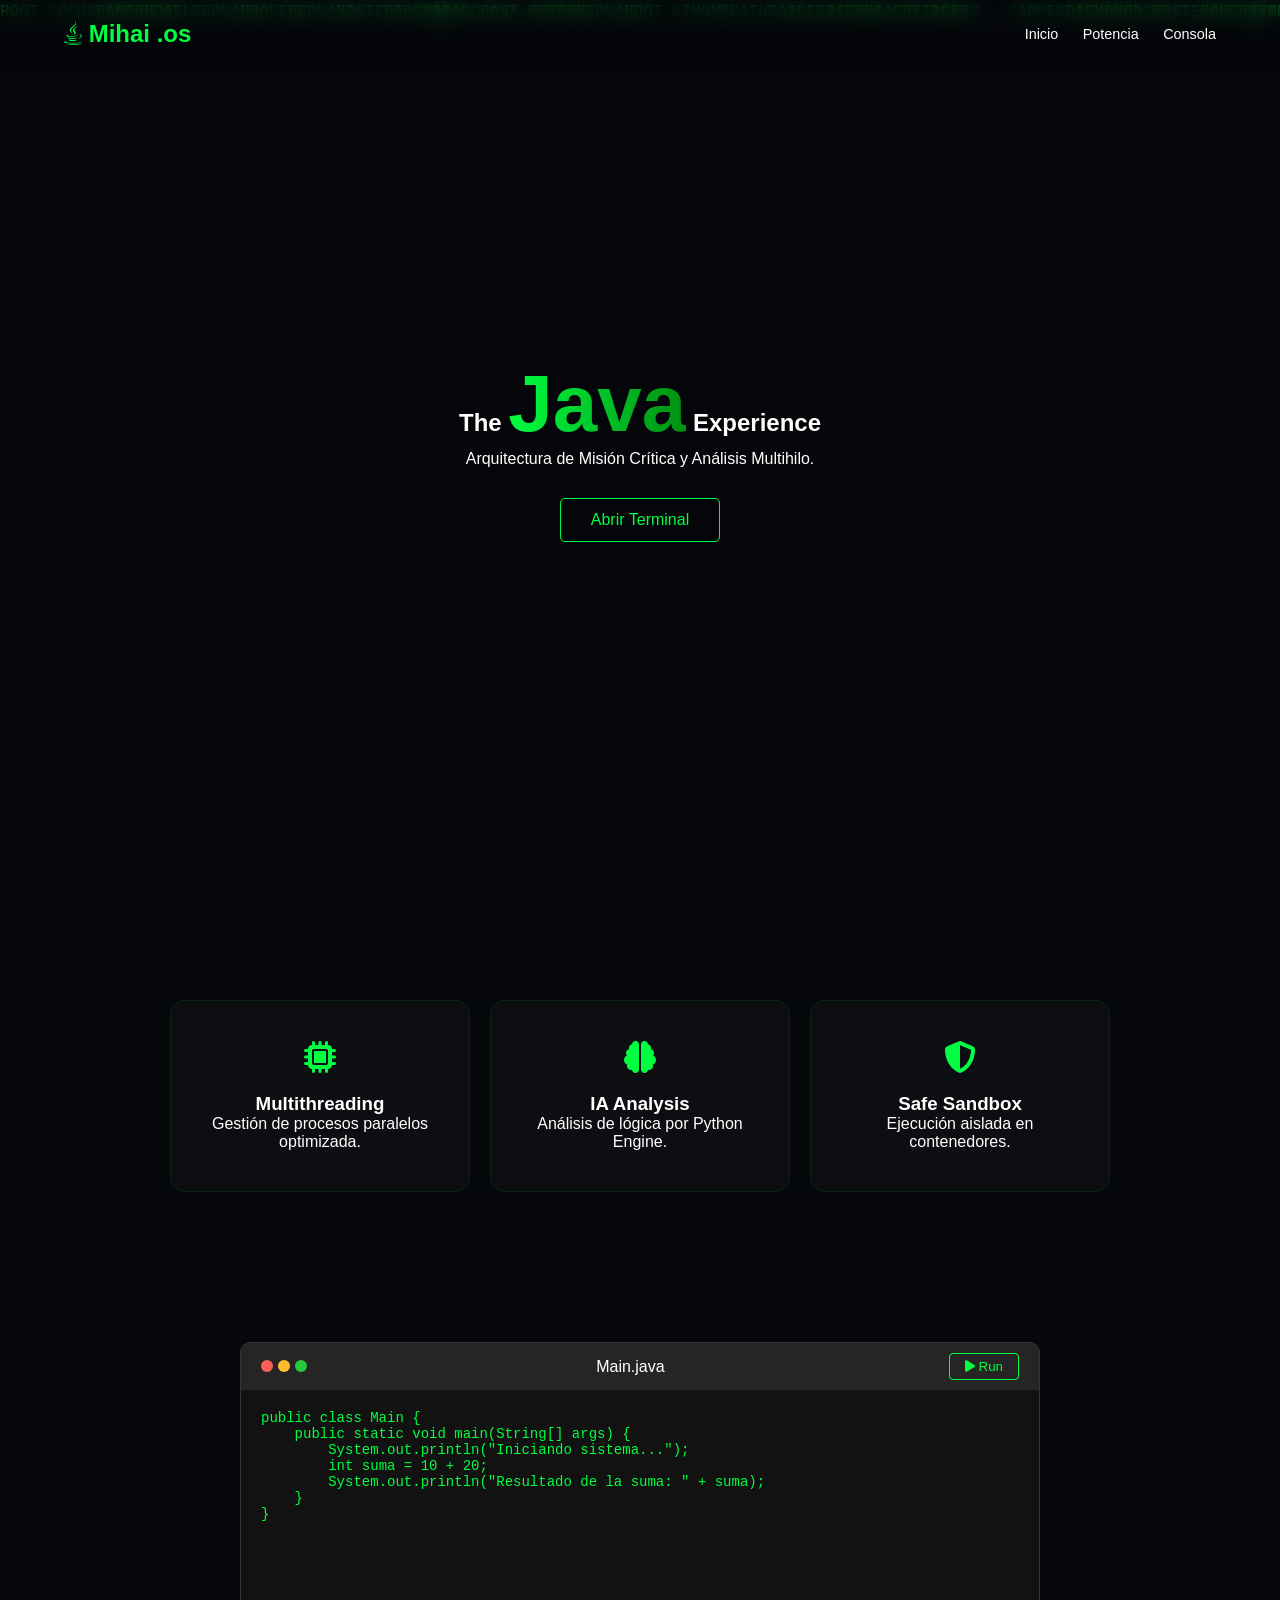
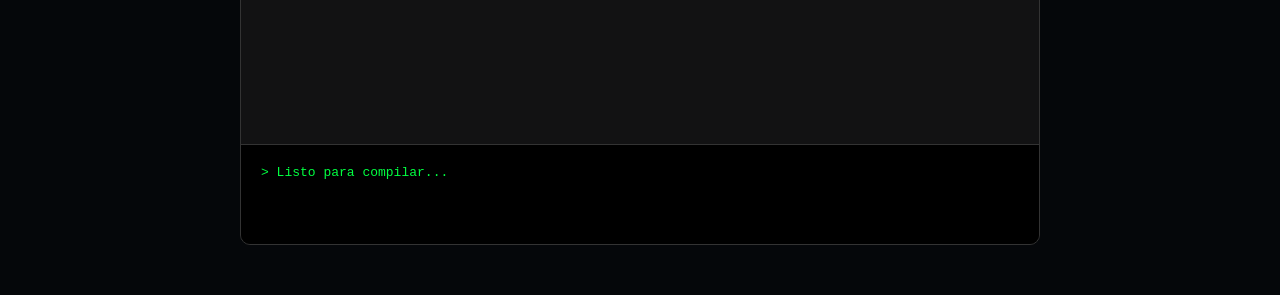
==== index.html @ f05668a3 "Update index.html" ====
<!DOCTYPE html>
<html lang="es">
<head>
    <meta charset="UTF-8">
    <meta name="viewport" content="width=device-width, initial-scale=1.0">
    <title>Mihai</title>
    <link rel="stylesheet" href="https://cdnjs.cloudflare.com/ajax/libs/font-awesome/6.4.0/css/all.min.css">
    <link href="https://unpkg.com/aos@2.3.1/dist/aos.css" rel="stylesheet">
    <link rel="stylesheet" href="style.css">
</head>
<body>
    <nav class="glass-nav">
        <div class="logo"><i class="fab fa-java"></i> Mihai <span>.os</span></div>
        <div class="nav-links">
            <a href="#hero">Inicio</a>
            <a href="#features">Potencia</a>
            <a href="#playground">Consola</a>
        </div>
    </nav>

    <section id="hero" class="hero">
        <div class="hero-content" data-aos="zoom-in">
            <h1>The <span class="gradient-text">Java</span> Experience</h1>
            <p>Arquitectura de Misión Crítica y Análisis Multihilo.</p>
            <a href="#playground" class="main-btn">Abrir Terminal</a>
        </div>
    </section>

    <section id="features" class="features">
        <div class="card" data-aos="fade-up">
            <i class="fas fa-microchip"></i>
            <h3>Multithreading</h3>
            <p>Gestión de procesos paralelos optimizada.</p>
        </div>
        <div class="card" data-aos="fade-up" data-aos-delay="100">
            <i class="fas fa-brain"></i>
            <h3>IA Analysis</h3>
            <p>Análisis de lógica por Python Engine.</p>
        </div>
        <div class="card" data-aos="fade-up" data-aos-delay="200">
            <i class="fas fa-shield-halved"></i>
            <h3>Safe Sandbox</h3>
            <p>Ejecución aislada en contenedores.</p>
        </div>
    </section>

    <section id="playground" class="playground">
        <div class="terminal-window" data-aos="fade-up">
            <div class="terminal-header">
                <div class="dots"><span></span><span></span><span></span></div>
                <span class="title">Main.java</span>
                <button id="runBtn"><i class="fas fa-play"></i> Run</button>
            </div>
            <textarea id="editor" spellcheck="false">public class Main {
    public static void main(String[] args) {
        System.out.println("Iniciando sistema...");
        int suma = 10 + 20;
        System.out.println("Resultado de la suma: " + suma);
    }
}</textarea>
            <div id="output" class="output">> Listo para compilar...</div>
        </div>
    </section>

    <script src="https://unpkg.com/aos@2.3.1/dist/aos.js"></script>
    <script src="script.js"></script>
</body>
</html>
---- style.css ----
:root {
    --bg: #05070a;
    --primary: #00ff41; /* Verde Hacker */
    --accent: #5382a1;
    --glass: rgba(255, 255, 255, 0.03);
}

* { margin: 0; padding: 0; box-sizing: border-box; }

body {
    background-color: var(--bg);
    color: white;
    font-family: 'Segoe UI', Tahoma, Geneva, Verdana, sans-serif;
    overflow-x: hidden;
}

/* Forzar transparencia en todas las secciones para ver el fondo */
section, .hero, .features, .playground {
    background: transparent !important;
}

.glass-nav {
    position: fixed;
    width: 100%;
    padding: 20px 5%;
    display: flex;
    justify-content: space-between;
    align-items: center;
    background: rgba(5, 7, 10, 0.7);
    backdrop-filter: blur(10px);
    z-index: 1000;
}

.logo { font-size: 1.5rem; font-weight: bold; color: var(--primary); }
.nav-links a { color: white; text-decoration: none; margin-left: 20px; font-size: 0.9rem; }

.hero {
    height: 100vh;
    display: flex;
    align-items: center;
    justify-content: center;
    text-align: center;
}

.gradient-text {
    background: linear-gradient(90deg, #00ff41, #008f11);
    -webkit-background-clip: text;
    -webkit-text-fill-color: transparent;
    font-size: 5rem;
}

.main-btn {
    display: inline-block;
    margin-top: 30px;
    padding: 12px 30px;
    border: 1px solid var(--primary);
    color: var(--primary);
    text-decoration: none;
    border-radius: 5px;
    transition: 0.3s;
}

.main-btn:hover { background: var(--primary); color: black; box-shadow: 0 0 20px var(--primary); }

.features {
    display: flex;
    justify-content: center;
    gap: 20px;
    padding: 100px 5%;
    flex-wrap: wrap;
}

.card {
    background: var(--glass);
    border: 1px solid rgba(0, 255, 65, 0.1);
    padding: 40px;
    border-radius: 15px;
    width: 300px;
    text-align: center;
    backdrop-filter: blur(5px);
}

.card i { font-size: 2rem; color: var(--primary); margin-bottom: 20px; }

.terminal-window {
    max-width: 800px;
    margin: 50px auto;
    background: rgba(20, 20, 20, 0.9);
    border-radius: 10px;
    overflow: hidden;
    border: 1px solid #333;
}

.terminal-header {
    background: #252525;
    padding: 10px 20px;
    display: flex;
    justify-content: space-between;
    align-items: center;
}

.dots span {
    height: 12px; width: 12px; border-radius: 50%; display: inline-block; margin-right: 5px;
}
.dots span:nth-child(1) { background: #ff5f56; }
.dots span:nth-child(2) { background: #ffbd2e; }
.dots span:nth-child(3) { background: #27c93f; }

#runBtn {
    background: transparent;
    border: 1px solid var(--primary);
    color: var(--primary);
    padding: 5px 15px;
    cursor: pointer;
    border-radius: 4px;
}

#editor {
    width: 100%;
    height: 350px;
    background: transparent;
    color: #00ff41;
    padding: 20px;
    font-family: 'Courier New', Courier, monospace;
    font-size: 14px;
    border: none;
    outline: none;
    resize: none;
}

.output {
    background: #000;
    padding: 20px;
    font-family: monospace;
    color: #00ff41;
    border-top: 1px solid #333;
    min-height: 100px;
    max-height: 300px;
    overflow-y: auto;
}
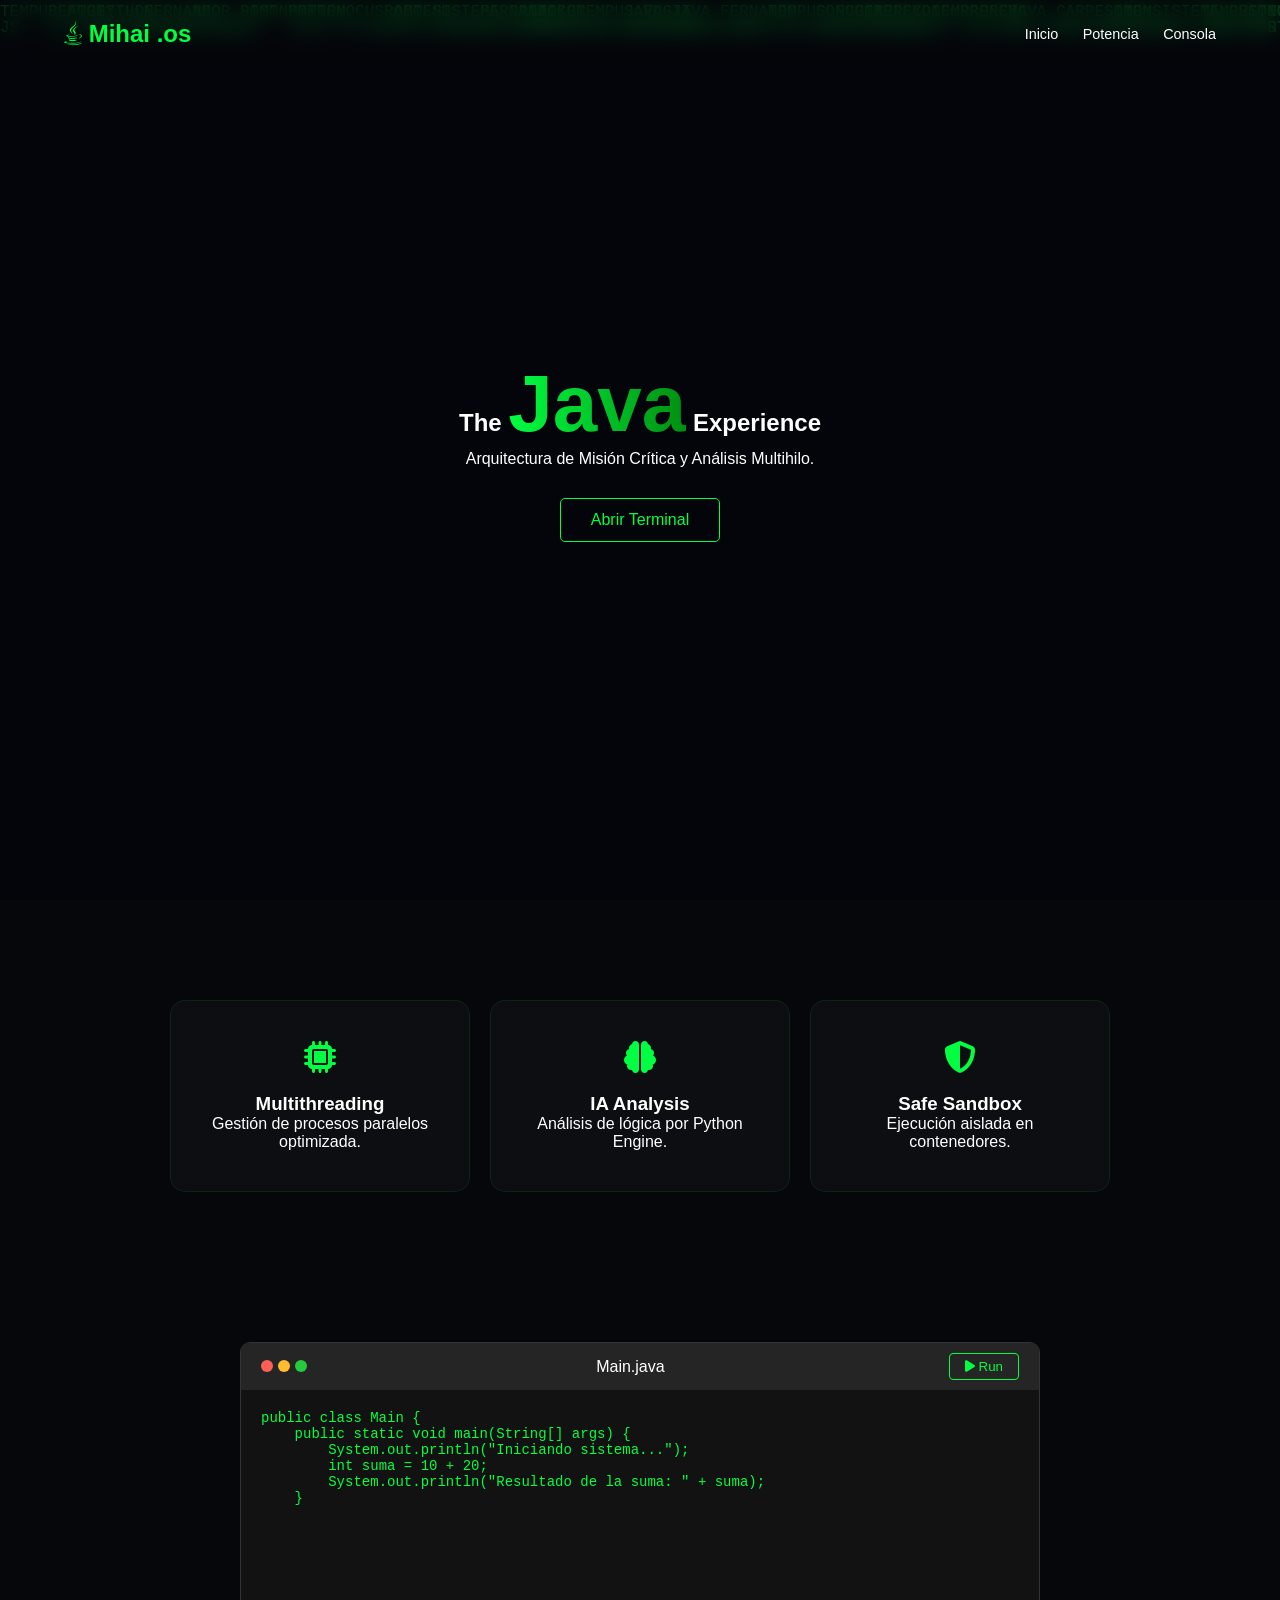
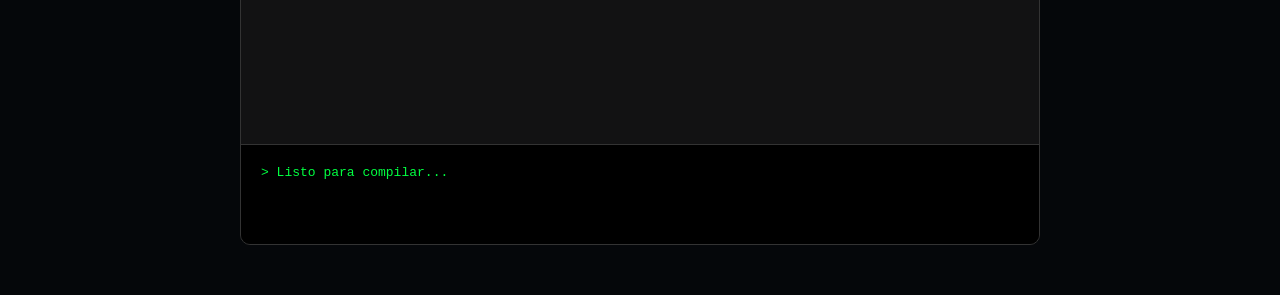
==== commit ae104910: "Update index.html" ====
--- a/index.html
+++ b/index.html
@@ -57,7 +57,7 @@
         int suma = 10 + 20;
         System.out.println("Resultado de la suma: " + suma);
     }
-}</textarea>
+</textarea>
             <div id="output" class="output">> Listo para compilar...</div>
         </div>
     </section>
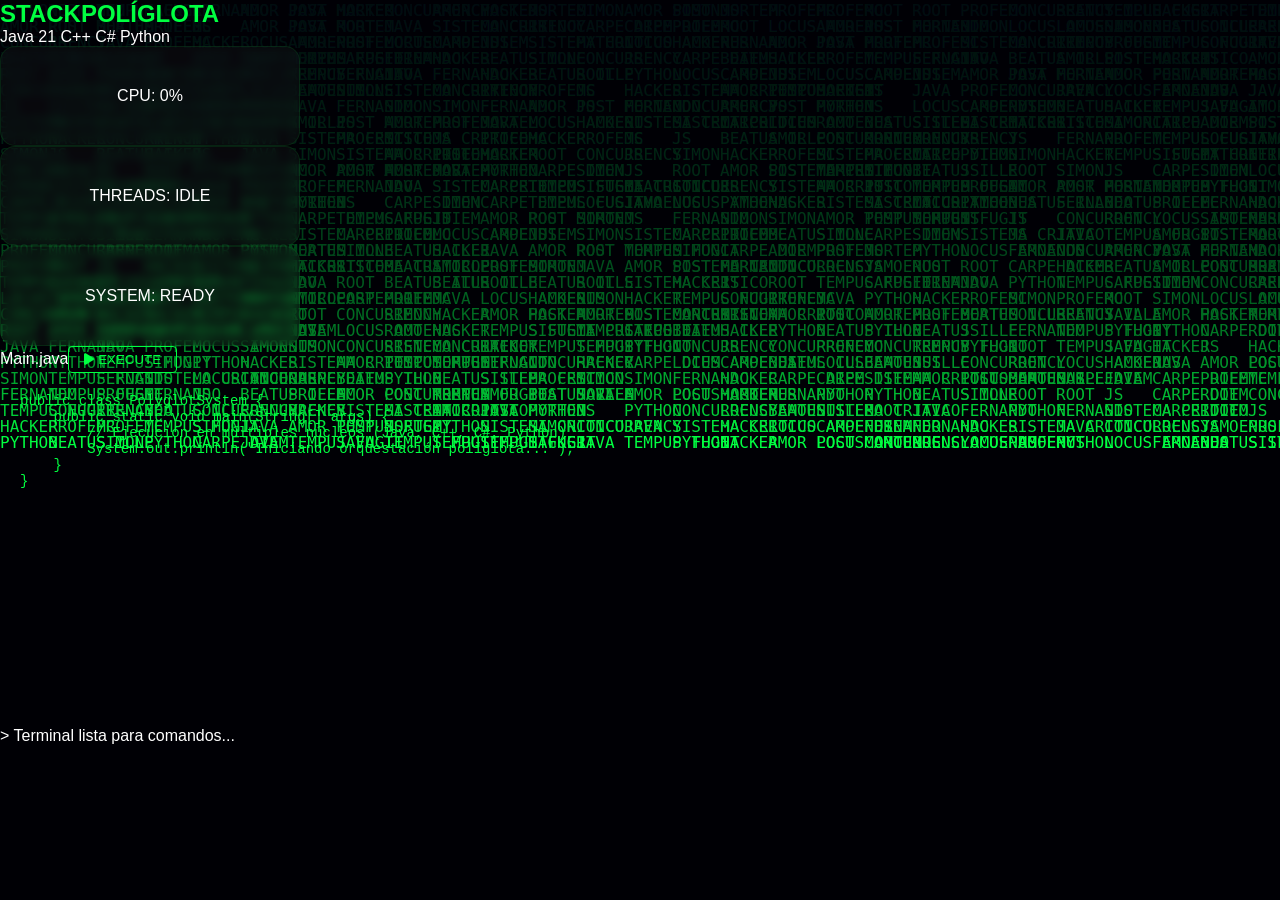
==== commit 9e85229a: "Update index.html" ====
--- a/index.html
+++ b/index.html
@@ -2,66 +2,41 @@
 <html lang="es">
 <head>
     <meta charset="UTF-8">
-    <meta name="viewport" content="width=device-width, initial-scale=1.0">
     <title>Mihai</title>
-    <link rel="stylesheet" href="https://cdnjs.cloudflare.com/ajax/libs/font-awesome/6.4.0/css/all.min.css">
+    <link rel="stylesheet" href="style.css">
     <link href="https://unpkg.com/aos@2.3.1/dist/aos.css" rel="stylesheet">
-    <link rel="stylesheet" href="style.css">
+    <link rel="stylesheet" href="https://cdnjs.cloudflare.com/ajax/libs/font-awesome/6.0.0/css/all.min.css">
 </head>
 <body>
-    <nav class="glass-nav">
-        <div class="logo"><i class="fab fa-java"></i> Mihai <span>.os</span></div>
-        <div class="nav-links">
-            <a href="#hero">Inicio</a>
-            <a href="#features">Potencia</a>
-            <a href="#playground">Consola</a>
+    <div class="app">
+        <header data-aos="fade-down">
+            <div class="logo">STACK<span>POLÍGLOTA</span></div>
+            <div class="badges">
+                <span class="badge java">Java 21</span>
+                <span class="badge cpp">C++</span>
+                <span class="badge cs">C#</span>
+                <span class="badge py">Python</span>
+            </div>
+        </header>
+
+        <div class="metrics" data-aos="fade-up">
+            <div class="card">CPU: <span id="cpuVal">0%</span><div class="bar"><div id="cpuBar"></div></div></div>
+            <div class="card">THREADS: <span id="threadCount">IDLE</span></div>
+            <div class="card">SYSTEM: <span id="status">READY</span></div>
         </div>
-    </nav>
 
-    <section id="hero" class="hero">
-        <div class="hero-content" data-aos="zoom-in">
-            <h1>The <span class="gradient-text">Java</span> Experience</h1>
-            <p>Arquitectura de Misión Crítica y Análisis Multihilo.</p>
-            <a href="#playground" class="main-btn">Abrir Terminal</a>
+        <div class="ide" data-aos="zoom-in">
+            <div class="tabs"><span>Main.java</span><button id="runBtn"><i class="fas fa-play"></i> EXECUTE</button></div>
+            <textarea id="editor">
+public class PolyglotSystem {
+    public static void main(String[] args) {
+        // Ejecución en múltiples núcleos (Java, C++, C#, Python)
+        System.out.println("Iniciando orquestación políglota...");
+    }
+}</textarea>
+            <div id="console" class="console">> Terminal lista para comandos...</div>
         </div>
-    </section>
-
-    <section id="features" class="features">
-        <div class="card" data-aos="fade-up">
-            <i class="fas fa-microchip"></i>
-            <h3>Multithreading</h3>
-            <p>Gestión de procesos paralelos optimizada.</p>
-        </div>
-        <div class="card" data-aos="fade-up" data-aos-delay="100">
-            <i class="fas fa-brain"></i>
-            <h3>IA Analysis</h3>
-            <p>Análisis de lógica por Python Engine.</p>
-        </div>
-        <div class="card" data-aos="fade-up" data-aos-delay="200">
-            <i class="fas fa-shield-halved"></i>
-            <h3>Safe Sandbox</h3>
-            <p>Ejecución aislada en contenedores.</p>
-        </div>
-    </section>
-
-    <section id="playground" class="playground">
-        <div class="terminal-window" data-aos="fade-up">
-            <div class="terminal-header">
-                <div class="dots"><span></span><span></span><span></span></div>
-                <span class="title">Main.java</span>
-                <button id="runBtn"><i class="fas fa-play"></i> Run</button>
-            </div>
-            <textarea id="editor" spellcheck="false">public class Main {
-    public static void main(String[] args) {
-        System.out.println("Iniciando sistema...");
-        int suma = 10 + 20;
-        System.out.println("Resultado de la suma: " + suma);
-    }
-</textarea>
-            <div id="output" class="output">> Listo para compilar...</div>
-        </div>
-    </section>
-
+    </div>
     <script src="https://unpkg.com/aos@2.3.1/dist/aos.js"></script>
     <script src="script.js"></script>
 </body>
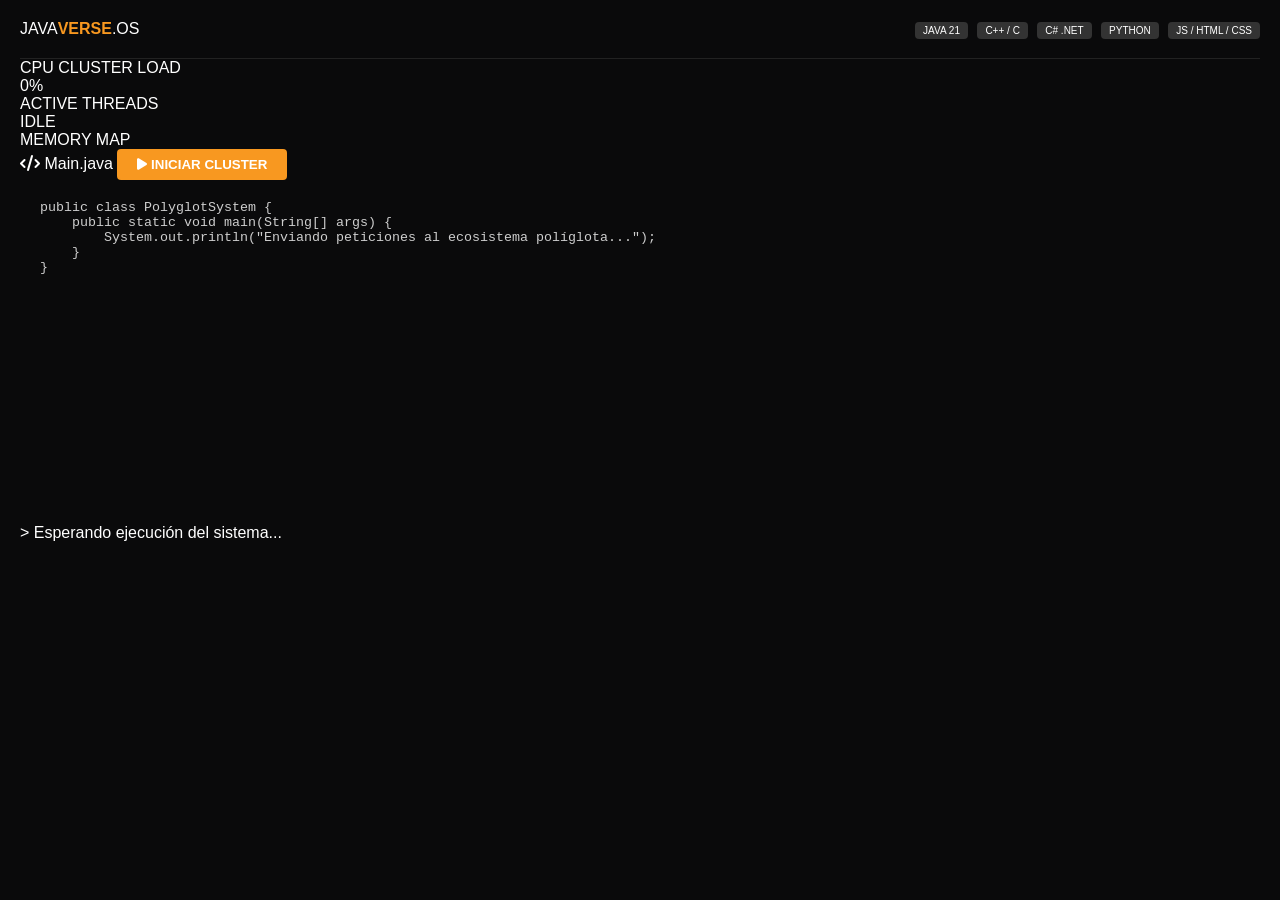
==== commit 35f8faa3: "Update index.html" ====
--- a/index.html
+++ b/index.html
@@ -2,40 +2,53 @@
 <html lang="es">
 <head>
     <meta charset="UTF-8">
-    <title>Mihai</title>
+    <title>JavaVerse OS | Polyglot Architecture</title>
     <link rel="stylesheet" href="style.css">
     <link href="https://unpkg.com/aos@2.3.1/dist/aos.css" rel="stylesheet">
     <link rel="stylesheet" href="https://cdnjs.cloudflare.com/ajax/libs/font-awesome/6.0.0/css/all.min.css">
 </head>
 <body>
-    <div class="app">
+    <div class="app-container">
         <header data-aos="fade-down">
-            <div class="logo">STACK<span>POLÍGLOTA</span></div>
-            <div class="badges">
-                <span class="badge java">Java 21</span>
-                <span class="badge cpp">C++</span>
-                <span class="badge cs">C#</span>
-                <span class="badge py">Python</span>
+            <div class="logo">JAVA<span>VERSE</span>.OS</div>
+            <div class="tech-stack">
+                <span class="badge">JAVA 21</span>
+                <span class="badge">C++ / C</span>
+                <span class="badge">C# .NET</span>
+                <span class="badge">PYTHON</span>
+                <span class="badge">JS / HTML / CSS</span>
             </div>
         </header>
 
-        <div class="metrics" data-aos="fade-up">
-            <div class="card">CPU: <span id="cpuVal">0%</span><div class="bar"><div id="cpuBar"></div></div></div>
-            <div class="card">THREADS: <span id="threadCount">IDLE</span></div>
-            <div class="card">SYSTEM: <span id="status">READY</span></div>
+        <div class="system-monitors" data-aos="fade-up">
+            <div class="monitor-card">
+                <label>CPU CLUSTER LOAD</label>
+                <div class="bar-bg"><div id="cpuBar" class="bar-fill"></div></div>
+                <span id="cpuVal">0%</span>
+            </div>
+            <div class="monitor-card">
+                <label>ACTIVE THREADS</label>
+                <div id="threadCount" class="status-text">IDLE</div>
+            </div>
+            <div class="monitor-card">
+                <label>MEMORY MAP</label>
+                <div id="heapMap" class="memory-grid"></div>
+            </div>
         </div>
 
-        <div class="ide" data-aos="zoom-in">
-            <div class="tabs"><span>Main.java</span><button id="runBtn"><i class="fas fa-play"></i> EXECUTE</button></div>
-            <textarea id="editor">
+        <main class="ide-wrapper" data-aos="zoom-in">
+            <div class="ide-header">
+                <span><i class="fas fa-code"></i> Main.java</span>
+                <button id="runBtn"><i class="fas fa-play"></i> INICIAR CLUSTER</button>
+            </div>
+            <textarea id="editor" spellcheck="false">
 public class PolyglotSystem {
     public static void main(String[] args) {
-        // Ejecución en múltiples núcleos (Java, C++, C#, Python)
-        System.out.println("Iniciando orquestación políglota...");
+        System.out.println("Enviando peticiones al ecosistema políglota...");
     }
 }</textarea>
-            <div id="console" class="console">> Terminal lista para comandos...</div>
-        </div>
+            <div id="console" class="terminal-output">> Esperando ejecución del sistema...</div>
+        </main>
     </div>
     <script src="https://unpkg.com/aos@2.3.1/dist/aos.js"></script>
     <script src="script.js"></script>
--- a/style.css
+++ b/style.css
@@ -1,140 +1,15 @@
-:root {
-    --bg: #05070a;
-    --primary: #00ff41; /* Verde Hacker */
-    --accent: #5382a1;
-    --glass: rgba(255, 255, 255, 0.03);
-}
-
-* { margin: 0; padding: 0; box-sizing: border-box; }
-
-body {
-    background-color: var(--bg);
-    color: white;
-    font-family: 'Segoe UI', Tahoma, Geneva, Verdana, sans-serif;
-    overflow-x: hidden;
-}
-
-/* Forzar transparencia en todas las secciones para ver el fondo */
-section, .hero, .features, .playground {
-    background: transparent !important;
-}
-
-.glass-nav {
-    position: fixed;
-    width: 100%;
-    padding: 20px 5%;
-    display: flex;
-    justify-content: space-between;
-    align-items: center;
-    background: rgba(5, 7, 10, 0.7);
-    backdrop-filter: blur(10px);
-    z-index: 1000;
-}
-
-.logo { font-size: 1.5rem; font-weight: bold; color: var(--primary); }
-.nav-links a { color: white; text-decoration: none; margin-left: 20px; font-size: 0.9rem; }
-
-.hero {
-    height: 100vh;
-    display: flex;
-    align-items: center;
-    justify-content: center;
-    text-align: center;
-}
-
-.gradient-text {
-    background: linear-gradient(90deg, #00ff41, #008f11);
-    -webkit-background-clip: text;
-    -webkit-text-fill-color: transparent;
-    font-size: 5rem;
-}
-
-.main-btn {
-    display: inline-block;
-    margin-top: 30px;
-    padding: 12px 30px;
-    border: 1px solid var(--primary);
-    color: var(--primary);
-    text-decoration: none;
-    border-radius: 5px;
-    transition: 0.3s;
-}
-
-.main-btn:hover { background: var(--primary); color: black; box-shadow: 0 0 20px var(--primary); }
-
-.features {
-    display: flex;
-    justify-content: center;
-    gap: 20px;
-    padding: 100px 5%;
-    flex-wrap: wrap;
-}
-
-.card {
-    background: var(--glass);
-    border: 1px solid rgba(0, 255, 65, 0.1);
-    padding: 40px;
-    border-radius: 15px;
-    width: 300px;
-    text-align: center;
-    backdrop-filter: blur(5px);
-}
-
-.card i { font-size: 2rem; color: var(--primary); margin-bottom: 20px; }
-
-.terminal-window {
-    max-width: 800px;
-    margin: 50px auto;
-    background: rgba(20, 20, 20, 0.9);
-    border-radius: 10px;
-    overflow: hidden;
-    border: 1px solid #333;
-}
-
-.terminal-header {
-    background: #252525;
-    padding: 10px 20px;
-    display: flex;
-    justify-content: space-between;
-    align-items: center;
-}
-
-.dots span {
-    height: 12px; width: 12px; border-radius: 50%; display: inline-block; margin-right: 5px;
-}
-.dots span:nth-child(1) { background: #ff5f56; }
-.dots span:nth-child(2) { background: #ffbd2e; }
-.dots span:nth-child(3) { background: #27c93f; }
-
-#runBtn {
-    background: transparent;
-    border: 1px solid var(--primary);
-    color: var(--primary);
-    padding: 5px 15px;
-    cursor: pointer;
-    border-radius: 4px;
-}
-
-#editor {
-    width: 100%;
-    height: 350px;
-    background: transparent;
-    color: #00ff41;
-    padding: 20px;
-    font-family: 'Courier New', Courier, monospace;
-    font-size: 14px;
-    border: none;
-    outline: none;
-    resize: none;
-}
-
-.output {
-    background: #000;
-    padding: 20px;
-    font-family: monospace;
-    color: #00ff41;
-    border-top: 1px solid #333;
-    min-height: 100px;
-    max-height: 300px;
-    overflow-y: auto;
-}
+:root { --p: #f89820; --bg: #0a0a0b; --card: #151518; }
+body { background: var(--bg); color: #fff; font-family: 'Inter', sans-serif; margin: 0; padding: 20px; }
+.app { max-width: 1200px; margin: auto; }
+header { display: flex; justify-content: space-between; border-bottom: 1px solid #222; padding-bottom: 20px; }
+.logo span { color: var(--p); font-weight: 800; }
+.badge { font-size: 10px; padding: 3px 8px; border-radius: 4px; margin-left: 5px; background: #333; }
+.metrics { display: grid; grid-template-columns: repeat(3, 1fr); gap: 20px; margin: 25px 0; }
+.card { background: var(--card); padding: 15px; border-radius: 8px; border: 1px solid #222; }
+.bar { height: 4px; background: #000; border-radius: 2px; margin-top: 10px; overflow: hidden; }
+#cpuBar { height: 100%; width: 0%; background: var(--p); transition: 0.3s; }
+.ide { background: #1e1e1e; border-radius: 10px; overflow: hidden; border: 1px solid #333; box-shadow: 0 20px 50px rgba(0,0,0,0.5); }
+.tabs { background: #2d2d2d; padding: 10px 20px; display: flex; justify-content: space-between; align-items: center; }
+textarea { width: 100%; height: 300px; background: transparent; color: #cecece; border: none; padding: 20px; font-family: 'Fira Code', monospace; resize: none; outline: none; }
+.console { background: #000; height: 180px; padding: 15px; color: #0f6; font-family: monospace; overflow-y: auto; border-top: 2px solid #333; }
+#runBtn { background: var(--p); border: none; padding: 8px 20px; border-radius: 4px; color: #fff; font-weight: bold; cursor: pointer; }
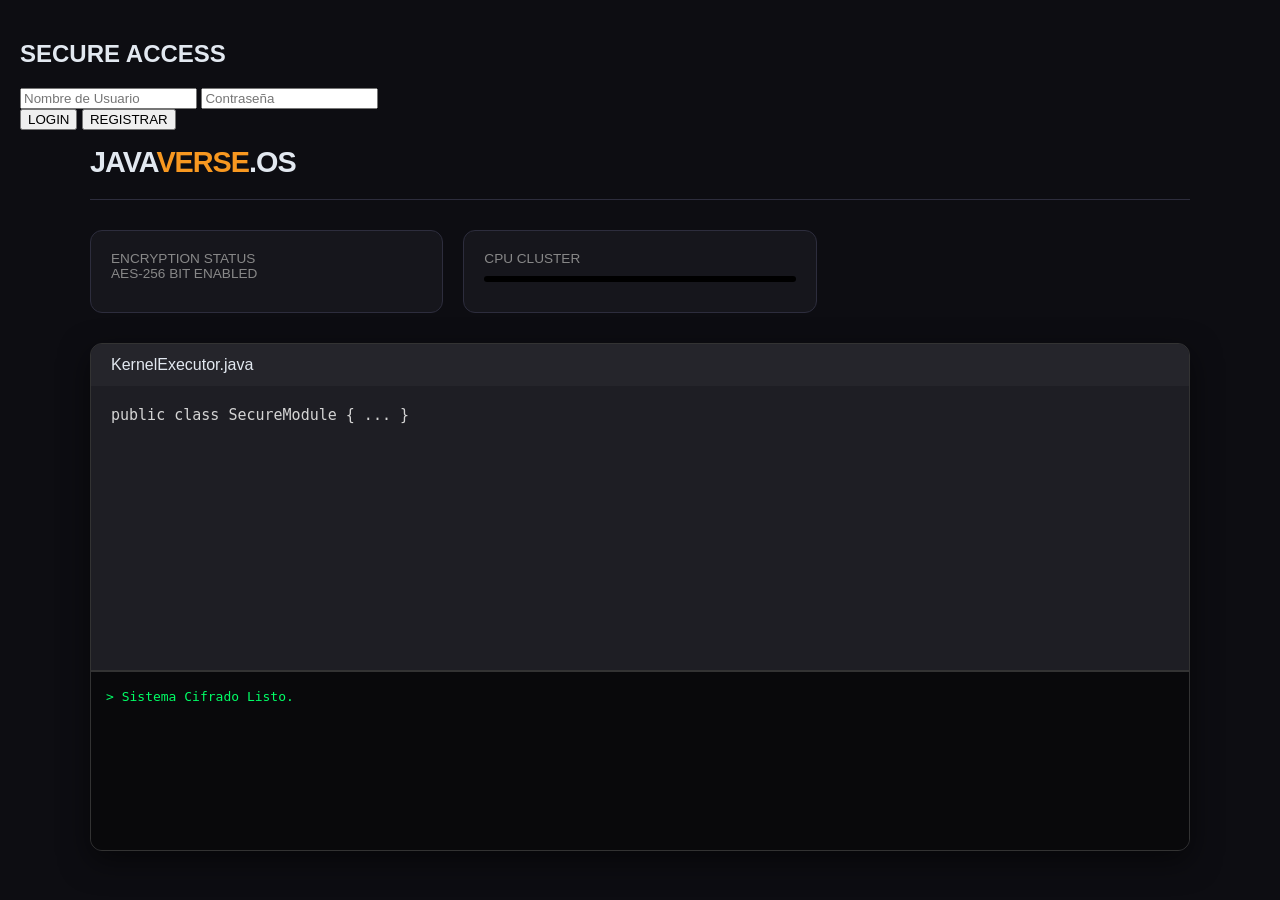
==== commit 1b175053: "Update index.html" ====
--- a/index.html
+++ b/index.html
@@ -2,54 +2,48 @@
 <html lang="es">
 <head>
     <meta charset="UTF-8">
-    <title>JavaVerse OS | Polyglot Architecture</title>
+    <title>Mihai Development</title>
     <link rel="stylesheet" href="style.css">
     <link href="https://unpkg.com/aos@2.3.1/dist/aos.css" rel="stylesheet">
-    <link rel="stylesheet" href="https://cdnjs.cloudflare.com/ajax/libs/font-awesome/6.0.0/css/all.min.css">
 </head>
 <body>
-    <div class="app-container">
-        <header data-aos="fade-down">
+    <div id="authOverlay" class="glass-overlay">
+        <div class="auth-card" data-aos="zoom-in">
+            <h2><i class="fas fa-lock"></i> SECURE ACCESS</h2>
+            <input type="text" id="username" placeholder="Nombre de Usuario">
+            <input type="password" id="password" placeholder="Contraseña">
+            <div class="auth-buttons">
+                <button onclick="login()" class="btn-primary">LOGIN</button>
+                <button onclick="register()" class="btn-secondary">REGISTRAR</button>
+            </div>
+            <p id="authMsg"></p>
+        </div>
+    </div>
+
+    <div id="mainApp" class="app-container blur">
+        <header>
             <div class="logo">JAVA<span>VERSE</span>.OS</div>
-            <div class="tech-stack">
-                <span class="badge">JAVA 21</span>
-                <span class="badge">C++ / C</span>
-                <span class="badge">C# .NET</span>
-                <span class="badge">PYTHON</span>
-                <span class="badge">JS / HTML / CSS</span>
+            <div id="userInfo" class="user-tag"></div>
+        </header>
+        
+        <div class="system-monitors">
+            <div class="monitor-card glass">
+                <label>ENCRYPTION STATUS</label>
+                <div class="status-active">AES-256 BIT ENABLED</div>
             </div>
-        </header>
-
-        <div class="system-monitors" data-aos="fade-up">
-            <div class="monitor-card">
-                <label>CPU CLUSTER LOAD</label>
+            <div class="monitor-card glass">
+                <label>CPU CLUSTER</label>
                 <div class="bar-bg"><div id="cpuBar" class="bar-fill"></div></div>
-                <span id="cpuVal">0%</span>
-            </div>
-            <div class="monitor-card">
-                <label>ACTIVE THREADS</label>
-                <div id="threadCount" class="status-text">IDLE</div>
-            </div>
-            <div class="monitor-card">
-                <label>MEMORY MAP</label>
-                <div id="heapMap" class="memory-grid"></div>
             </div>
         </div>
 
-        <main class="ide-wrapper" data-aos="zoom-in">
-            <div class="ide-header">
-                <span><i class="fas fa-code"></i> Main.java</span>
-                <button id="runBtn"><i class="fas fa-play"></i> INICIAR CLUSTER</button>
-            </div>
-            <textarea id="editor" spellcheck="false">
-public class PolyglotSystem {
-    public static void main(String[] args) {
-        System.out.println("Enviando peticiones al ecosistema políglota...");
-    }
-}</textarea>
-            <div id="console" class="terminal-output">> Esperando ejecución del sistema...</div>
+        <main class="ide-wrapper glass">
+            <div class="ide-header"><span>KernelExecutor.java</span></div>
+            <textarea id="editor">public class SecureModule { ... }</textarea>
+            <div id="console" class="terminal-output">> Sistema Cifrado Listo.</div>
         </main>
     </div>
+
     <script src="https://unpkg.com/aos@2.3.1/dist/aos.js"></script>
     <script src="script.js"></script>
 </body>
--- a/style.css
+++ b/style.css
@@ -1,15 +1,22 @@
-:root { --p: #f89820; --bg: #0a0a0b; --card: #151518; }
-body { background: var(--bg); color: #fff; font-family: 'Inter', sans-serif; margin: 0; padding: 20px; }
-.app { max-width: 1200px; margin: auto; }
-header { display: flex; justify-content: space-between; border-bottom: 1px solid #222; padding-bottom: 20px; }
-.logo span { color: var(--p); font-weight: 800; }
-.badge { font-size: 10px; padding: 3px 8px; border-radius: 4px; margin-left: 5px; background: #333; }
-.metrics { display: grid; grid-template-columns: repeat(3, 1fr); gap: 20px; margin: 25px 0; }
-.card { background: var(--card); padding: 15px; border-radius: 8px; border: 1px solid #222; }
-.bar { height: 4px; background: #000; border-radius: 2px; margin-top: 10px; overflow: hidden; }
-#cpuBar { height: 100%; width: 0%; background: var(--p); transition: 0.3s; }
-.ide { background: #1e1e1e; border-radius: 10px; overflow: hidden; border: 1px solid #333; box-shadow: 0 20px 50px rgba(0,0,0,0.5); }
-.tabs { background: #2d2d2d; padding: 10px 20px; display: flex; justify-content: space-between; align-items: center; }
-textarea { width: 100%; height: 300px; background: transparent; color: #cecece; border: none; padding: 20px; font-family: 'Fira Code', monospace; resize: none; outline: none; }
-.console { background: #000; height: 180px; padding: 15px; color: #0f6; font-family: monospace; overflow-y: auto; border-top: 2px solid #333; }
-#runBtn { background: var(--p); border: none; padding: 8px 20px; border-radius: 4px; color: #fff; font-weight: bold; cursor: pointer; }
+:root { --accent: #f89820; --bg: #0d0d12; --panel: #16161c; }
+body { background: var(--bg); color: #e2e8f0; font-family: 'Inter', sans-serif; margin: 0; padding: 20px; }
+.app-container { max-width: 1100px; margin: 0 auto; }
+header { display: flex; justify-content: space-between; align-items: center; border-bottom: 1px solid #2d2d3d; padding-bottom: 20px; margin-bottom: 30px; }
+.logo { font-size: 1.8rem; font-weight: 900; letter-spacing: -1px; }
+.logo span { color: var(--accent); }
+.badge { background: #222; padding: 4px 10px; border-radius: 4px; font-size: 0.75rem; color: var(--accent); margin-left: 5px; border: 1px solid #333; }
+
+.system-monitors { display: grid; grid-template-columns: repeat(3, 1fr); gap: 20px; margin-bottom: 30px; }
+.monitor-card { background: var(--panel); padding: 20px; border-radius: 12px; border: 1px solid #2d2d3d; font-size: 0.85rem; color: #888; }
+.bar-bg { background: #000; height: 6px; border-radius: 3px; margin: 10px 0; overflow: hidden; }
+.bar-fill { height: 100%; width: 0%; background: var(--accent); transition: 0.3s; }
+.status-text { font-size: 1.2rem; color: #fff; margin-top: 10px; font-weight: bold; }
+.memory-grid { display: grid; grid-template-columns: repeat(10, 1fr); gap: 3px; margin-top: 10px; }
+.mem-node { height: 8px; background: #222; border-radius: 2px; }
+
+.ide-wrapper { background: #1e1e24; border-radius: 12px; overflow: hidden; border: 1px solid #333; box-shadow: 0 10px 30px rgba(0,0,0,0.5); }
+.ide-header { background: #25252b; padding: 12px 20px; display: flex; justify-content: space-between; align-items: center; }
+textarea { width: 100%; height: 280px; background: transparent; color: #d4d4d4; border: none; padding: 20px; font-family: 'Consolas', monospace; font-size: 15px; outline: none; resize: none; box-sizing: border-box; }
+.terminal-output { background: #09090b; height: 180px; padding: 15px; color: #00ff66; font-family: monospace; overflow-y: auto; border-top: 2px solid #333; line-height: 1.5; box-sizing: border-box; }
+#runBtn { background: var(--accent); color: #000; border: none; padding: 8px 20px; border-radius: 6px; font-weight: bold; cursor: pointer; transition: 0.2s; }
+#runBtn:hover { transform: translateY(-2px); box-shadow: 0 4px 12px rgba(248, 152, 32, 0.3); }
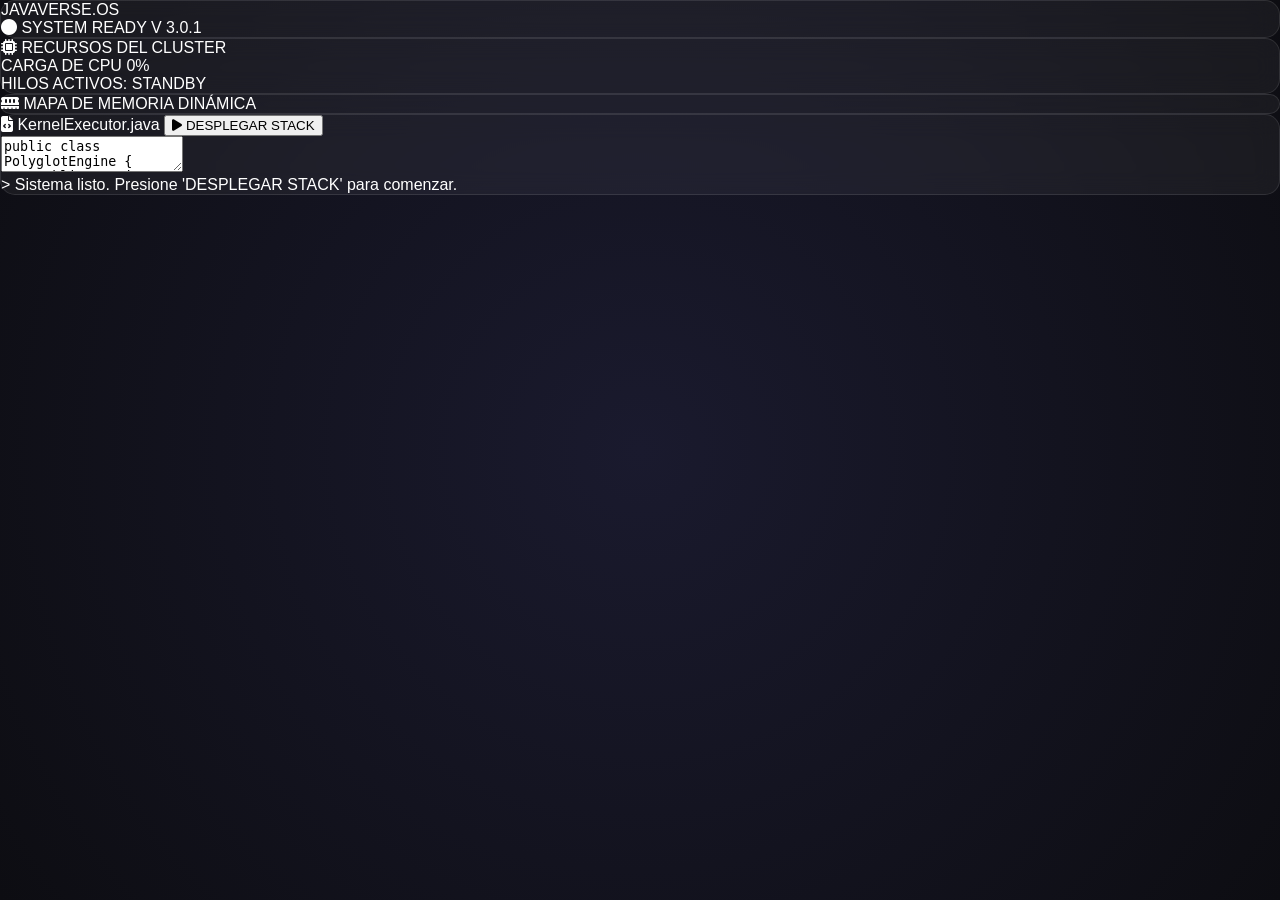
==== commit 3d24260c: "Update index.html" ====
--- a/index.html
+++ b/index.html
@@ -2,45 +2,57 @@
 <html lang="es">
 <head>
     <meta charset="UTF-8">
-    <title>Mihai Development</title>
+    <meta name="viewport" content="width=device-width, initial-scale=1.0">
+    <title>JavaVerse OS | Polyglot Dashboard</title>
     <link rel="stylesheet" href="style.css">
     <link href="https://unpkg.com/aos@2.3.1/dist/aos.css" rel="stylesheet">
+    <link rel="stylesheet" href="https://cdnjs.cloudflare.com/ajax/libs/font-awesome/6.4.0/css/all.min.css">
 </head>
 <body>
-    <div id="authOverlay" class="glass-overlay">
-        <div class="auth-card" data-aos="zoom-in">
-            <h2><i class="fas fa-lock"></i> SECURE ACCESS</h2>
-            <input type="text" id="username" placeholder="Nombre de Usuario">
-            <input type="password" id="password" placeholder="Contraseña">
-            <div class="auth-buttons">
-                <button onclick="login()" class="btn-primary">LOGIN</button>
-                <button onclick="register()" class="btn-secondary">REGISTRAR</button>
+    <div class="app-container">
+        <header class="glass" data-aos="fade-down">
+            <div class="logo">JAVA<span>VERSE</span>.OS</div>
+            <div class="system-status">
+                <span class="badge"><i class="fas fa-circle"></i> SYSTEM READY</span>
+                <span class="badge">V 3.0.1</span>
             </div>
-            <p id="authMsg"></p>
-        </div>
-    </div>
+        </header>
 
-    <div id="mainApp" class="app-container blur">
-        <header>
-            <div class="logo">JAVA<span>VERSE</span>.OS</div>
-            <div id="userInfo" class="user-tag"></div>
-        </header>
-        
-        <div class="system-monitors">
-            <div class="monitor-card glass">
-                <label>ENCRYPTION STATUS</label>
-                <div class="status-active">AES-256 BIT ENABLED</div>
+        <section class="grid-layout">
+            <div class="panel glass" data-aos="fade-right">
+                <label><i class="fas fa-microchip"></i> RECURSOS DEL CLUSTER</label>
+                <div class="stat-item">
+                    <div class="stat-info">
+                        <span>CARGA DE CPU</span>
+                        <span id="cpuVal">0%</span>
+                    </div>
+                    <div class="progress-bg"><div id="cpuBar" class="progress-fill"></div></div>
+                </div>
+                <div class="stat-item">
+                    <span>HILOS ACTIVOS:</span>
+                    <span id="threadStatus" class="value">STANDBY</span>
+                </div>
             </div>
-            <div class="monitor-card glass">
-                <label>CPU CLUSTER</label>
-                <div class="bar-bg"><div id="cpuBar" class="bar-fill"></div></div>
+
+            <div class="panel glass" data-aos="fade-left">
+                <label><i class="fas fa-memory"></i> MAPA DE MEMORIA DINÁMICA</label>
+                <div id="heapMap" class="memory-blocks"></div>
             </div>
-        </div>
+        </section>
 
-        <main class="ide-wrapper glass">
-            <div class="ide-header"><span>KernelExecutor.java</span></div>
-            <textarea id="editor">public class SecureModule { ... }</textarea>
-            <div id="console" class="terminal-output">> Sistema Cifrado Listo.</div>
+        <main class="terminal-box glass" data-aos="fade-up">
+            <div class="terminal-nav">
+                <span><i class="fas fa-file-code"></i> KernelExecutor.java</span>
+                <button id="runBtn" class="run-cmd"><i class="fas fa-play"></i> DESPLEGAR STACK</button>
+            </div>
+            <textarea id="editor" spellcheck="false">
+public class PolyglotEngine {
+    public static void main(String[] args) {
+        // Orquestando: Java, C++, C, C#, Python
+        System.out.println("Iniciando despliegue de microservicios...");
+    }
+}</textarea>
+            <div id="console" class="output-log">> Sistema listo. Presione 'DESPLEGAR STACK' para comenzar.</div>
         </main>
     </div>
 
--- a/style.css
+++ b/style.css
@@ -1,22 +1,13 @@
-:root { --accent: #f89820; --bg: #0d0d12; --panel: #16161c; }
-body { background: var(--bg); color: #e2e8f0; font-family: 'Inter', sans-serif; margin: 0; padding: 20px; }
-.app-container { max-width: 1100px; margin: 0 auto; }
-header { display: flex; justify-content: space-between; align-items: center; border-bottom: 1px solid #2d2d3d; padding-bottom: 20px; margin-bottom: 30px; }
-.logo { font-size: 1.8rem; font-weight: 900; letter-spacing: -1px; }
-.logo span { color: var(--accent); }
-.badge { background: #222; padding: 4px 10px; border-radius: 4px; font-size: 0.75rem; color: var(--accent); margin-left: 5px; border: 1px solid #333; }
+:root { --accent: #f89820; --glass: rgba(255, 255, 255, 0.05); }
+body { background: radial-gradient(circle, #1a1a2e 0%, #0d0d12 100%); color: #fff; font-family: 'Segoe UI', sans-serif; height: 100vh; margin: 0; overflow: hidden; }
 
-.system-monitors { display: grid; grid-template-columns: repeat(3, 1fr); gap: 20px; margin-bottom: 30px; }
-.monitor-card { background: var(--panel); padding: 20px; border-radius: 12px; border: 1px solid #2d2d3d; font-size: 0.85rem; color: #888; }
-.bar-bg { background: #000; height: 6px; border-radius: 3px; margin: 10px 0; overflow: hidden; }
-.bar-fill { height: 100%; width: 0%; background: var(--accent); transition: 0.3s; }
-.status-text { font-size: 1.2rem; color: #fff; margin-top: 10px; font-weight: bold; }
-.memory-grid { display: grid; grid-template-columns: repeat(10, 1fr); gap: 3px; margin-top: 10px; }
-.mem-node { height: 8px; background: #222; border-radius: 2px; }
+/* Efecto Glassmorphism */
+.glass { background: var(--glass); backdrop-filter: blur(12px); border: 1px solid rgba(255,255,255,0.1); border-radius: 15px; }
 
-.ide-wrapper { background: #1e1e24; border-radius: 12px; overflow: hidden; border: 1px solid #333; box-shadow: 0 10px 30px rgba(0,0,0,0.5); }
-.ide-header { background: #25252b; padding: 12px 20px; display: flex; justify-content: space-between; align-items: center; }
-textarea { width: 100%; height: 280px; background: transparent; color: #d4d4d4; border: none; padding: 20px; font-family: 'Consolas', monospace; font-size: 15px; outline: none; resize: none; box-sizing: border-box; }
-.terminal-output { background: #09090b; height: 180px; padding: 15px; color: #00ff66; font-family: monospace; overflow-y: auto; border-top: 2px solid #333; line-height: 1.5; box-sizing: border-box; }
-#runBtn { background: var(--accent); color: #000; border: none; padding: 8px 20px; border-radius: 6px; font-weight: bold; cursor: pointer; transition: 0.2s; }
-#runBtn:hover { transform: translateY(-2px); box-shadow: 0 4px 12px rgba(248, 152, 32, 0.3); }
+.glass-overlay { position: fixed; inset: 0; display: flex; align-items: center; justify-content: center; background: rgba(0,0,0,0.8); z-index: 1000; transition: 0.5s; }
+.auth-card { background: rgba(25, 25, 35, 0.9); padding: 40px; border-radius: 20px; border: 1px solid var(--accent); box-shadow: 0 0 30px rgba(248,152,32,0.2); width: 320px; text-align: center; }
+
+input { width: 100%; padding: 12px; margin: 10px 0; background: #000; border: 1px solid #333; color: #fff; border-radius: 5px; box-sizing: border-box; }
+.btn-primary { background: var(--accent); color: #000; border: none; padding: 10px 20px; font-weight: bold; cursor: pointer; width: 100%; }
+.blur { filter: blur(10px); pointer-events: none; }
+.user-tag { color: var(--accent); font-weight: bold; font-size: 0.9rem; }
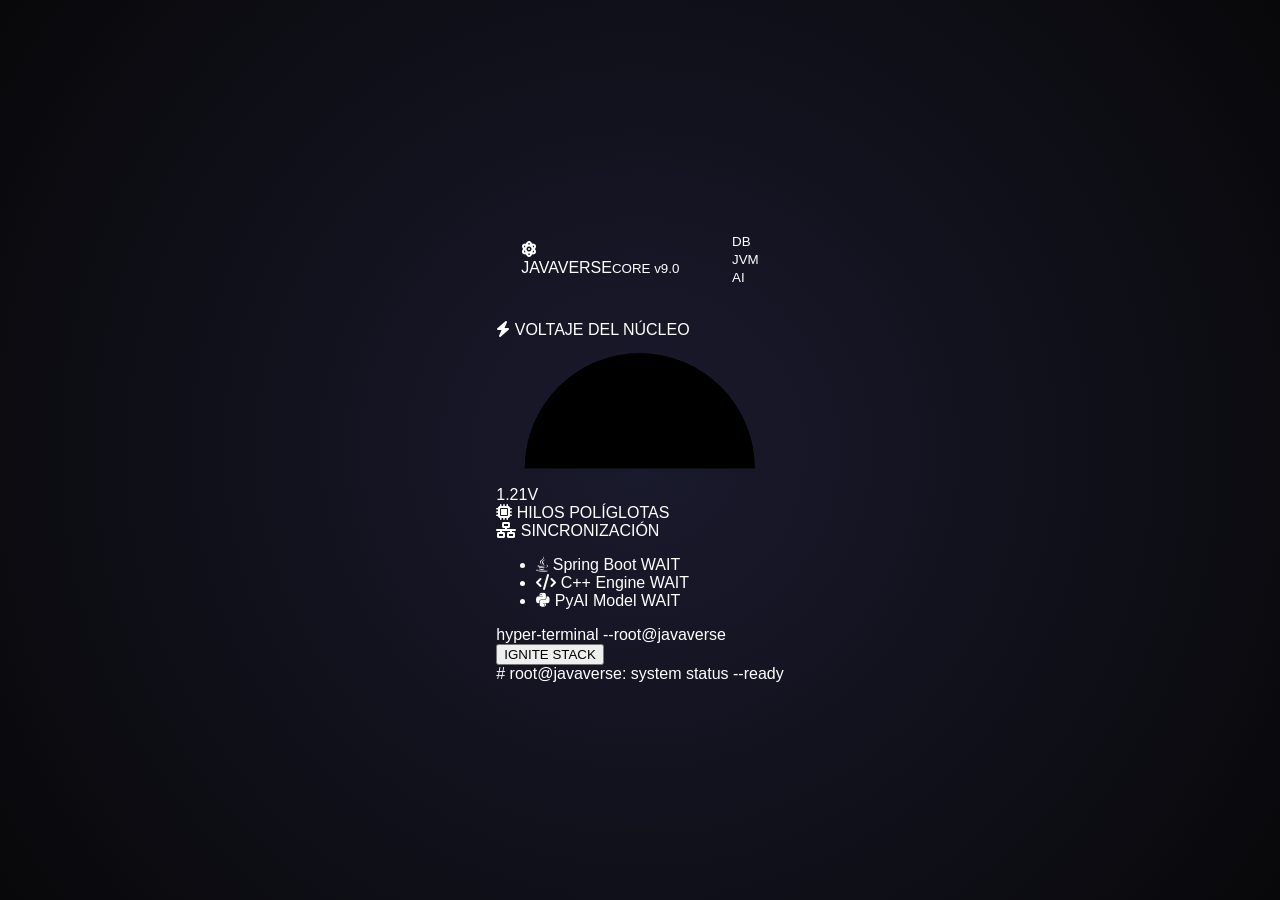
==== commit 87d3bcf0: "Update index.html" ====
--- a/index.html
+++ b/index.html
@@ -3,57 +3,68 @@
 <head>
     <meta charset="UTF-8">
     <meta name="viewport" content="width=device-width, initial-scale=1.0">
-    <title>JavaVerse OS | Polyglot Dashboard</title>
+    <title>MIHAI</title>
     <link rel="stylesheet" href="style.css">
     <link href="https://unpkg.com/aos@2.3.1/dist/aos.css" rel="stylesheet">
     <link rel="stylesheet" href="https://cdnjs.cloudflare.com/ajax/libs/font-awesome/6.4.0/css/all.min.css">
 </head>
 <body>
-    <div class="app-container">
-        <header class="glass" data-aos="fade-down">
-            <div class="logo">JAVA<span>VERSE</span>.OS</div>
-            <div class="system-status">
-                <span class="badge"><i class="fas fa-circle"></i> SYSTEM READY</span>
-                <span class="badge">V 3.0.1</span>
+    <div class="scanline"></div>
+    <div class="noise"></div>
+
+    <div class="app-shell">
+        <header class="neo-glass">
+            <div class="brand">
+                <i class="fas fa-atom fa-spin"></i>
+                <div class="logo-text">JAVA<span>VERSE</span><small>CORE v9.0</small></div>
+            </div>
+            <div class="system-leds">
+                <div class="led-group"><span class="led green"></span><small>DB</small></div>
+                <div class="led-group"><span class="led orange"></span><small>JVM</small></div>
+                <div class="led-group"><span class="led blue"></span><small>AI</small></div>
             </div>
         </header>
 
-        <section class="grid-layout">
-            <div class="panel glass" data-aos="fade-right">
-                <label><i class="fas fa-microchip"></i> RECURSOS DEL CLUSTER</label>
-                <div class="stat-item">
-                    <div class="stat-info">
-                        <span>CARGA DE CPU</span>
-                        <span id="cpuVal">0%</span>
-                    </div>
-                    <div class="progress-bg"><div id="cpuBar" class="progress-fill"></div></div>
+        <section class="main-dashboard">
+            <div class="card neo-glass" data-aos="zoom-in">
+                <div class="card-head">
+                    <i class="fas fa-bolt"></i>
+                    <span>VOLTAJE DEL NÚCLEO</span>
                 </div>
-                <div class="stat-item">
-                    <span>HILOS ACTIVOS:</span>
-                    <span id="threadStatus" class="value">STANDBY</span>
+                <div class="gauge-container">
+                    <svg viewBox="0 0 100 50">
+                        <path class="gauge-bg" d="M10,45 A40,40 0 0,1 90,45" />
+                        <path id="gaugeFill" class="gauge-fill" d="M10,45 A40,40 0 0,1 90,45" />
+                    </svg>
+                    <div id="vValue" class="v-read">1.21V</div>
                 </div>
             </div>
 
-            <div class="panel glass" data-aos="fade-left">
-                <label><i class="fas fa-memory"></i> MAPA DE MEMORIA DINÁMICA</label>
-                <div id="heapMap" class="memory-blocks"></div>
+            <div class="card neo-glass" data-aos="zoom-in" data-aos-delay="100">
+                <div class="card-head"><i class="fas fa-microchip"></i> HILOS POLÍGLOTAS</div>
+                <div class="thread-visualizer" id="threadGrid"></div>
+            </div>
+
+            <div class="card neo-glass" data-aos="zoom-in" data-aos-delay="200">
+                <div class="card-head"><i class="fas fa-network-wired"></i> SINCRONIZACIÓN</div>
+                <ul class="sync-list">
+                    <li id="s-java"><i class="fab fa-java"></i> Spring Boot <span>WAIT</span></li>
+                    <li id="s-cpp"><i class="fas fa-code"></i> C++ Engine <span>WAIT</span></li>
+                    <li id="s-py"><i class="fab fa-python"></i> PyAI Model <span>WAIT</span></li>
+                </ul>
             </div>
         </section>
 
-        <main class="terminal-box glass" data-aos="fade-up">
-            <div class="terminal-nav">
-                <span><i class="fas fa-file-code"></i> KernelExecutor.java</span>
-                <button id="runBtn" class="run-cmd"><i class="fas fa-play"></i> DESPLEGAR STACK</button>
+        <div class="terminal-container neo-glass" data-aos="fade-up">
+            <div class="term-bar">
+                <div class="dots"><span></span><span></span><span></span></div>
+                <div class="term-title">hyper-terminal --root@javaverse</div>
+                <button id="deployBtn" class="hyper-btn">IGNITE STACK</button>
             </div>
-            <textarea id="editor" spellcheck="false">
-public class PolyglotEngine {
-    public static void main(String[] args) {
-        // Orquestando: Java, C++, C, C#, Python
-        System.out.println("Iniciando despliegue de microservicios...");
-    }
-}</textarea>
-            <div id="console" class="output-log">> Sistema listo. Presione 'DESPLEGAR STACK' para comenzar.</div>
-        </main>
+            <div id="hyperConsole" class="hyper-output">
+                <span class="command-line"># root@javaverse: system status --ready</span>
+            </div>
+        </div>
     </div>
 
     <script src="https://unpkg.com/aos@2.3.1/dist/aos.js"></script>
--- a/style.css
+++ b/style.css
@@ -1,13 +1,40 @@
-:root { --accent: #f89820; --glass: rgba(255, 255, 255, 0.05); }
-body { background: radial-gradient(circle, #1a1a2e 0%, #0d0d12 100%); color: #fff; font-family: 'Segoe UI', sans-serif; height: 100vh; margin: 0; overflow: hidden; }
+:root { --p: #f89820; --bg: #08080a; --glass: rgba(255, 255, 255, 0.03); --border: rgba(255, 255, 255, 0.1); }
+body { 
+    background: radial-gradient(circle at center, #1a1a2e 0%, #08080a 100%); 
+    color: #fff; 
+    font-family: 'Inter', sans-serif; 
+    margin: 0; 
+    height: 100vh; 
+    display: flex; 
+    align-items: center; 
+    justify-content: center;
+}
 
-/* Efecto Glassmorphism */
-.glass { background: var(--glass); backdrop-filter: blur(12px); border: 1px solid rgba(255,255,255,0.1); border-radius: 15px; }
+.glass { background: var(--glass); backdrop-filter: blur(15px); -webkit-backdrop-filter: blur(15px); border: 1px solid var(--border); border-radius: 12px; }
 
-.glass-overlay { position: fixed; inset: 0; display: flex; align-items: center; justify-content: center; background: rgba(0,0,0,0.8); z-index: 1000; transition: 0.5s; }
-.auth-card { background: rgba(25, 25, 35, 0.9); padding: 40px; border-radius: 20px; border: 1px solid var(--accent); box-shadow: 0 0 30px rgba(248,152,32,0.2); width: 320px; text-align: center; }
+.app-container { width: 95%; max-width: 1100px; padding: 20px; }
 
-input { width: 100%; padding: 12px; margin: 10px 0; background: #000; border: 1px solid #333; color: #fff; border-radius: 5px; box-sizing: border-box; }
-.btn-primary { background: var(--accent); color: #000; border: none; padding: 10px 20px; font-weight: bold; cursor: pointer; width: 100%; }
-.blur { filter: blur(10px); pointer-events: none; }
-.user-tag { color: var(--accent); font-weight: bold; font-size: 0.9rem; }
+header { display: flex; justify-content: space-between; padding: 15px 25px; margin-bottom: 20px; align-items: center; }
+.logo { font-size: 1.5rem; font-weight: 800; }
+.logo span { color: var(--p); }
+
+.badge { background: rgba(0,0,0,0.3); padding: 5px 12px; border-radius: 20px; font-size: 0.7rem; border: 1px solid var(--border); margin-left: 10px; }
+.badge i { color: #0f6; margin-right: 5px; }
+
+.grid-layout { display: grid; grid-template-columns: 1fr 1fr; gap: 20px; margin-bottom: 20px; }
+.panel { padding: 20px; }
+
+.stat-info { display: flex; justify-content: space-between; font-size: 0.8rem; color: #888; }
+.progress-bg { background: #000; height: 6px; border-radius: 10px; margin: 10px 0; overflow: hidden; }
+.progress-fill { height: 100%; width: 0%; background: var(--p); transition: 0.4s; box-shadow: 0 0 10px var(--p); }
+
+.memory-blocks { display: grid; grid-template-columns: repeat(15, 1fr); gap: 4px; margin-top: 15px; }
+.m-node { height: 12px; background: rgba(255,255,255,0.05); border-radius: 2px; transition: 0.3s; }
+
+.terminal-box { overflow: hidden; box-shadow: 0 15px 35px rgba(0,0,0,0.5); }
+.terminal-nav { background: rgba(255,255,255,0.05); padding: 10px 20px; display: flex; justify-content: space-between; align-items: center; font-size: 0.8rem; border-bottom: 1px solid var(--border); }
+textarea { width: 100%; height: 220px; background: transparent; border: none; padding: 20px; color: #ccc; font-family: 'Fira Code', monospace; resize: none; outline: none; font-size: 14px; }
+.output-log { background: rgba(0,0,0,0.6); height: 140px; padding: 20px; color: #0f6; font-family: monospace; overflow-y: auto; border-top: 1px solid var(--border); font-size: 13px; line-height: 1.6; }
+
+.run-cmd { background: var(--p); border: none; padding: 8px 18px; border-radius: 4px; font-weight: bold; cursor: pointer; transition: 0.3s; }
+.run-cmd:hover { transform: scale(1.05); background: #fff; }
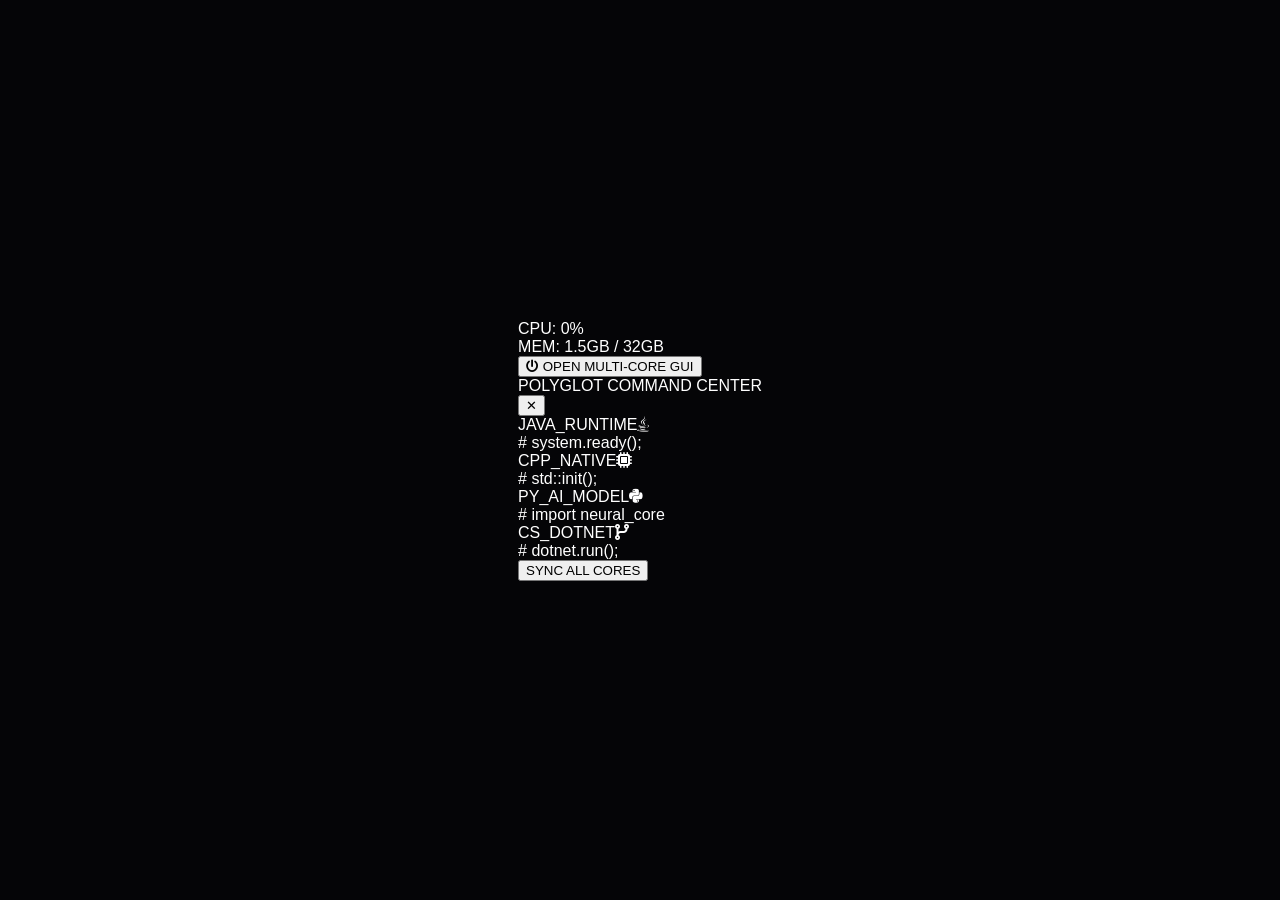
==== commit 996d4175: "Update index.html" ====
--- a/index.html
+++ b/index.html
@@ -2,67 +2,56 @@
 <html lang="es">
 <head>
     <meta charset="UTF-8">
-    <meta name="viewport" content="width=device-width, initial-scale=1.0">
-    <title>MIHAI</title>
+    <title>JAVAVERSE | MULTI-KERNEL OS</title>
     <link rel="stylesheet" href="style.css">
     <link href="https://unpkg.com/aos@2.3.1/dist/aos.css" rel="stylesheet">
     <link rel="stylesheet" href="https://cdnjs.cloudflare.com/ajax/libs/font-awesome/6.4.0/css/all.min.css">
 </head>
 <body>
-    <div class="scanline"></div>
-    <div class="noise"></div>
+    <div class="desktop">
+        <div class="bg-stats">
+            <div class="stat">CPU: <span id="cpu-load">0%</span></div>
+            <div class="stat">MEM: 1.5GB / 32GB</div>
+        </div>
 
-    <div class="app-shell">
-        <header class="neo-glass">
-            <div class="brand">
-                <i class="fas fa-atom fa-spin"></i>
-                <div class="logo-text">JAVA<span>VERSE</span><small>CORE v9.0</small></div>
+        <div class="launcher" id="launcherBtn">
+            <div class="orbit"></div>
+            <button class="main-trigger">
+                <i class="fas fa-power-off"></i>
+                <span>OPEN MULTI-CORE GUI</span>
+            </button>
+        </div>
+
+        <div id="guiWrapper" class="gui-overlay hidden">
+            <div class="gui-header">
+                <div class="title">POLYGLOT COMMAND CENTER</div>
+                <button class="close-gui" onclick="toggleGUI()">✕</button>
             </div>
-            <div class="system-leds">
-                <div class="led-group"><span class="led green"></span><small>DB</small></div>
-                <div class="led-group"><span class="led orange"></span><small>JVM</small></div>
-                <div class="led-group"><span class="led blue"></span><small>AI</small></div>
-            </div>
-        </header>
+            
+            <div class="terminal-grid">
+                <div class="term-window java-border">
+                    <div class="t-head"><span>JAVA_RUNTIME</span><i class="fab fa-java"></i></div>
+                    <div class="t-body" id="out-java"># system.ready();</div>
+                </div>
 
-        <section class="main-dashboard">
-            <div class="card neo-glass" data-aos="zoom-in">
-                <div class="card-head">
-                    <i class="fas fa-bolt"></i>
-                    <span>VOLTAJE DEL NÚCLEO</span>
+                <div class="term-window cpp-border">
+                    <div class="t-head"><span>CPP_NATIVE</span><i class="fas fa-microchip"></i></div>
+                    <div class="t-body" id="out-cpp"># std::init();</div>
                 </div>
-                <div class="gauge-container">
-                    <svg viewBox="0 0 100 50">
-                        <path class="gauge-bg" d="M10,45 A40,40 0 0,1 90,45" />
-                        <path id="gaugeFill" class="gauge-fill" d="M10,45 A40,40 0 0,1 90,45" />
-                    </svg>
-                    <div id="vValue" class="v-read">1.21V</div>
+
+                <div class="term-window py-border">
+                    <div class="t-head"><span>PY_AI_MODEL</span><i class="fab fa-python"></i></div>
+                    <div class="t-body" id="out-py"># import neural_core</div>
+                </div>
+
+                <div class="term-window cs-border">
+                    <div class="t-head"><span>CS_DOTNET</span><i class="fas fa-code-branch"></i></div>
+                    <div class="t-body" id="out-cs"># dotnet.run();</div>
                 </div>
             </div>
 
-            <div class="card neo-glass" data-aos="zoom-in" data-aos-delay="100">
-                <div class="card-head"><i class="fas fa-microchip"></i> HILOS POLÍGLOTAS</div>
-                <div class="thread-visualizer" id="threadGrid"></div>
-            </div>
-
-            <div class="card neo-glass" data-aos="zoom-in" data-aos-delay="200">
-                <div class="card-head"><i class="fas fa-network-wired"></i> SINCRONIZACIÓN</div>
-                <ul class="sync-list">
-                    <li id="s-java"><i class="fab fa-java"></i> Spring Boot <span>WAIT</span></li>
-                    <li id="s-cpp"><i class="fas fa-code"></i> C++ Engine <span>WAIT</span></li>
-                    <li id="s-py"><i class="fab fa-python"></i> PyAI Model <span>WAIT</span></li>
-                </ul>
-            </div>
-        </section>
-
-        <div class="terminal-container neo-glass" data-aos="fade-up">
-            <div class="term-bar">
-                <div class="dots"><span></span><span></span><span></span></div>
-                <div class="term-title">hyper-terminal --root@javaverse</div>
-                <button id="deployBtn" class="hyper-btn">IGNITE STACK</button>
-            </div>
-            <div id="hyperConsole" class="hyper-output">
-                <span class="command-line"># root@javaverse: system status --ready</span>
+            <div class="gui-footer">
+                <button id="syncAllBtn" class="sync-btn">SYNC ALL CORES</button>
             </div>
         </div>
     </div>
--- a/style.css
+++ b/style.css
@@ -1,40 +1,48 @@
-:root { --p: #f89820; --bg: #08080a; --glass: rgba(255, 255, 255, 0.03); --border: rgba(255, 255, 255, 0.1); }
-body { 
-    background: radial-gradient(circle at center, #1a1a2e 0%, #08080a 100%); 
-    color: #fff; 
-    font-family: 'Inter', sans-serif; 
-    margin: 0; 
-    height: 100vh; 
-    display: flex; 
-    align-items: center; 
-    justify-content: center;
+:root { --p: #f89820; --blue: #00d2ff; --green: #00ff88; --bg: #050507; }
+body { background: var(--bg); color: #fff; font-family: 'Inter', sans-serif; height: 100vh; margin: 0; overflow: hidden; display: flex; align-items: center; justify-content: center; }
+
+/* Efectos de Pantalla CRT */
+.scanline { width: 100%; height: 2px; z-index: 100; background: rgba(0,0,0,0.1); position: absolute; top: 0; pointer-events: none; animation: scan 4s linear infinite; }
+@keyframes scan { 0% { top: 0; } 100% { top: 100%; } }
+
+/* Neo-Glassmorphism */
+.neo-glass { 
+    background: rgba(20, 20, 25, 0.7); 
+    backdrop-filter: blur(20px);
+    border: 1px solid rgba(255,255,255,0.08);
+    box-shadow: 10px 10px 20px rgba(0,0,0,0.5), -5px -5px 15px rgba(255,255,255,0.02);
+    border-radius: 16px;
 }
 
-.glass { background: var(--glass); backdrop-filter: blur(15px); -webkit-backdrop-filter: blur(15px); border: 1px solid var(--border); border-radius: 12px; }
+.app-shell { width: 90%; max-width: 1200px; display: flex; flex-direction: column; gap: 20px; }
+header { display: flex; justify-content: space-between; padding: 20px; align-items: center; }
+.logo-text { font-weight: 900; font-size: 1.4rem; letter-spacing: 1px; }
+.logo-text span { color: var(--p); text-shadow: 0 0 15px var(--p); }
+.logo-text small { font-size: 0.6rem; color: #555; display: block; margin-top: -5px; }
 
-.app-container { width: 95%; max-width: 1100px; padding: 20px; }
+.main-dashboard { display: grid; grid-template-columns: repeat(3, 1fr); gap: 20px; }
+.card { padding: 20px; height: 180px; }
+.card-head { font-size: 0.7rem; color: #555; font-weight: bold; margin-bottom: 15px; display: flex; align-items: center; gap: 8px; }
+.card-head i { color: var(--p); }
 
-header { display: flex; justify-content: space-between; padding: 15px 25px; margin-bottom: 20px; align-items: center; }
-.logo { font-size: 1.5rem; font-weight: 800; }
-.logo span { color: var(--p); }
+/* Gauge & Threads */
+.gauge-bg { fill: none; stroke: #222; stroke-width: 10; }
+.gauge-fill { fill: none; stroke: var(--p); stroke-width: 10; stroke-dasharray: 126; stroke-dashoffset: 126; transition: 1s; }
+.v-read { text-align: center; font-size: 1.5rem; font-weight: bold; margin-top: -15px; }
 
-.badge { background: rgba(0,0,0,0.3); padding: 5px 12px; border-radius: 20px; font-size: 0.7rem; border: 1px solid var(--border); margin-left: 10px; }
-.badge i { color: #0f6; margin-right: 5px; }
+.thread-visualizer { display: grid; grid-template-columns: repeat(8, 1fr); gap: 5px; }
+.t-node { height: 12px; background: #111; border-radius: 2px; transition: 0.2s; }
 
-.grid-layout { display: grid; grid-template-columns: 1fr 1fr; gap: 20px; margin-bottom: 20px; }
-.panel { padding: 20px; }
+/* Terminal */
+.terminal-container { flex-grow: 1; overflow: hidden; display: flex; flex-direction: column; }
+.term-bar { background: rgba(0,0,0,0.4); padding: 10px 20px; display: flex; justify-content: space-between; align-items: center; }
+.dots span { height: 8px; width: 8px; border-radius: 50%; display: inline-block; margin-right: 5px; background: #ff5f56; }
+.dots span:nth-child(2) { background: #ffbd2e; }
+.dots span:nth-child(3) { background: #27c93f; }
+.hyper-output { height: 250px; padding: 20px; background: rgba(0,0,0,0.8); font-family: 'Consolas', monospace; color: var(--green); overflow-y: auto; line-height: 1.4; font-size: 0.9rem; }
+.hyper-btn { background: var(--p); border: none; padding: 8px 20px; border-radius: 4px; font-weight: 900; cursor: pointer; box-shadow: 0 0 20px rgba(248,152,32,0.4); }
 
-.stat-info { display: flex; justify-content: space-between; font-size: 0.8rem; color: #888; }
-.progress-bg { background: #000; height: 6px; border-radius: 10px; margin: 10px 0; overflow: hidden; }
-.progress-fill { height: 100%; width: 0%; background: var(--p); transition: 0.4s; box-shadow: 0 0 10px var(--p); }
-
-.memory-blocks { display: grid; grid-template-columns: repeat(15, 1fr); gap: 4px; margin-top: 15px; }
-.m-node { height: 12px; background: rgba(255,255,255,0.05); border-radius: 2px; transition: 0.3s; }
-
-.terminal-box { overflow: hidden; box-shadow: 0 15px 35px rgba(0,0,0,0.5); }
-.terminal-nav { background: rgba(255,255,255,0.05); padding: 10px 20px; display: flex; justify-content: space-between; align-items: center; font-size: 0.8rem; border-bottom: 1px solid var(--border); }
-textarea { width: 100%; height: 220px; background: transparent; border: none; padding: 20px; color: #ccc; font-family: 'Fira Code', monospace; resize: none; outline: none; font-size: 14px; }
-.output-log { background: rgba(0,0,0,0.6); height: 140px; padding: 20px; color: #0f6; font-family: monospace; overflow-y: auto; border-top: 1px solid var(--border); font-size: 13px; line-height: 1.6; }
-
-.run-cmd { background: var(--p); border: none; padding: 8px 18px; border-radius: 4px; font-weight: bold; cursor: pointer; transition: 0.3s; }
-.run-cmd:hover { transform: scale(1.05); background: #fff; }
+.led { height: 8px; width: 8px; border-radius: 50%; display: inline-block; margin-right: 5px; box-shadow: 0 0 10px currentColor; }
+.green { color: var(--green); background: currentColor; }
+.orange { color: var(--p); background: currentColor; }
+.blue { color: var(--blue); background: currentColor; }
